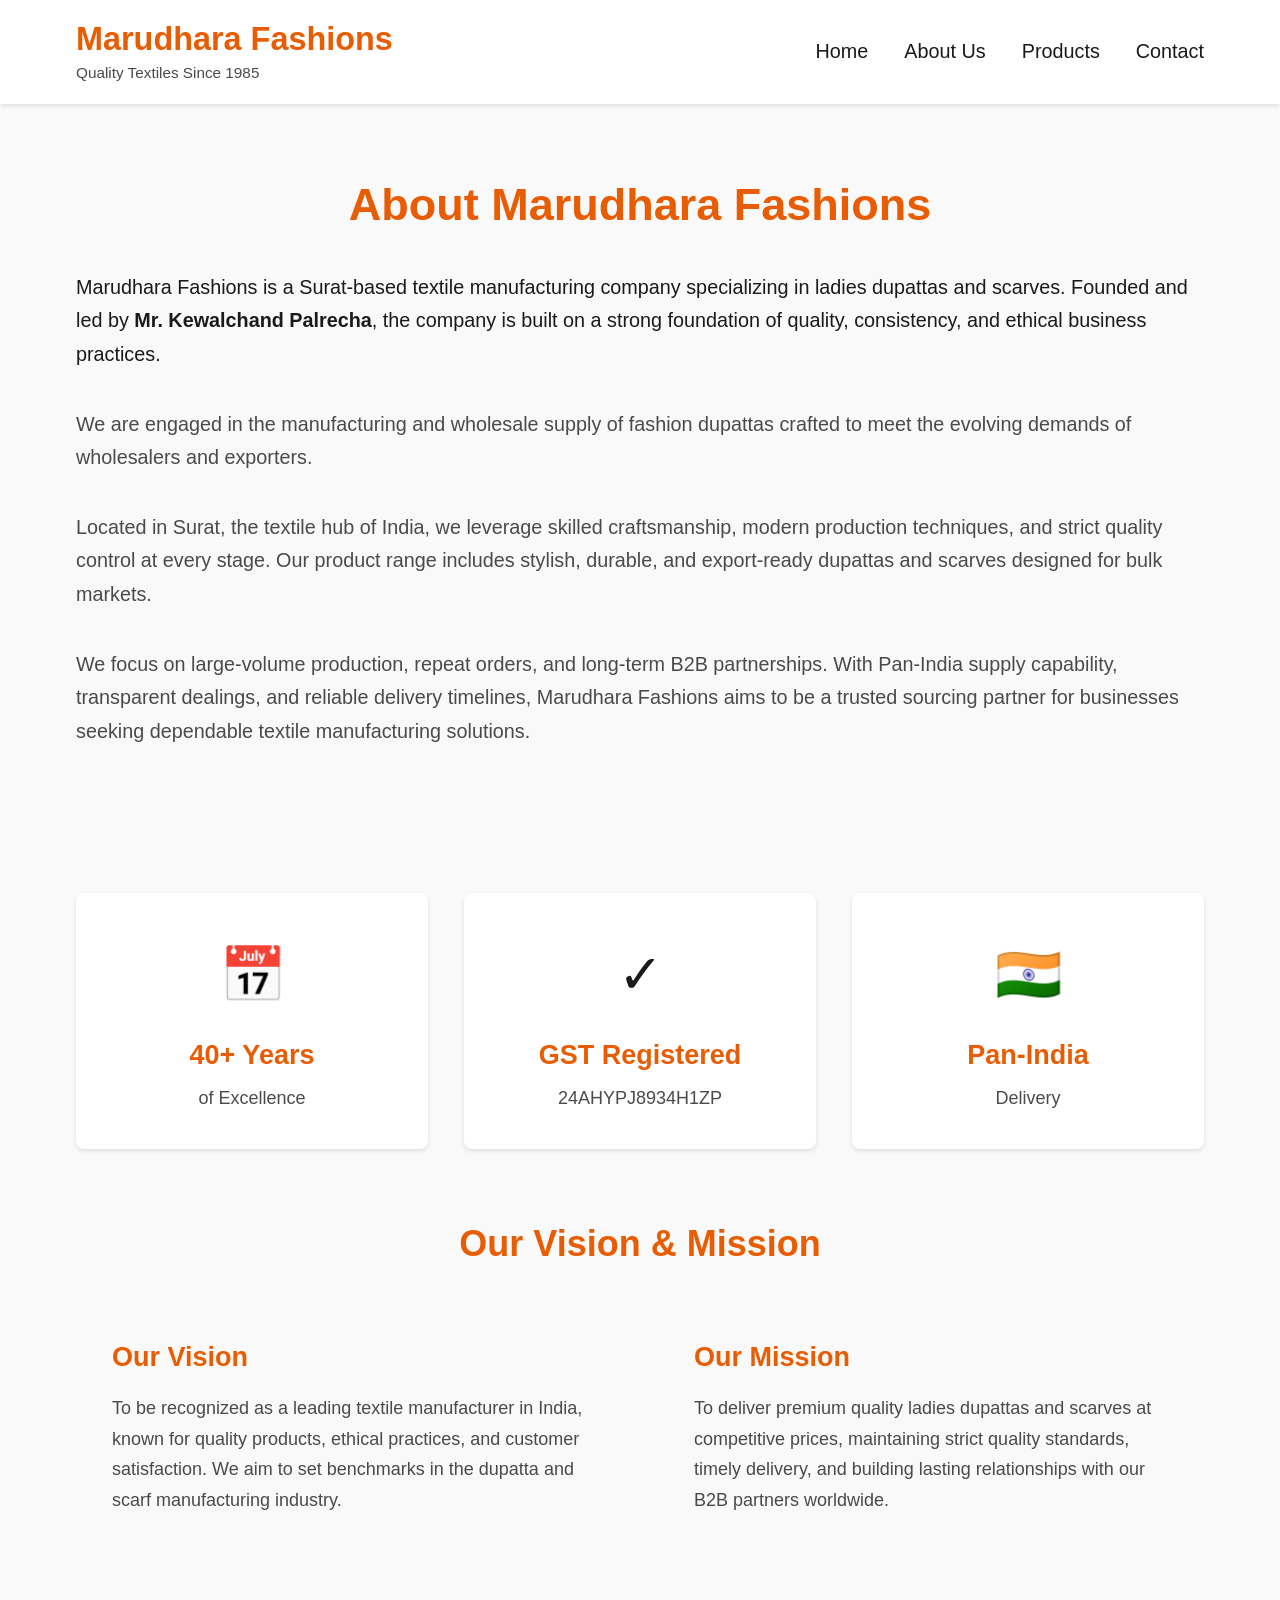
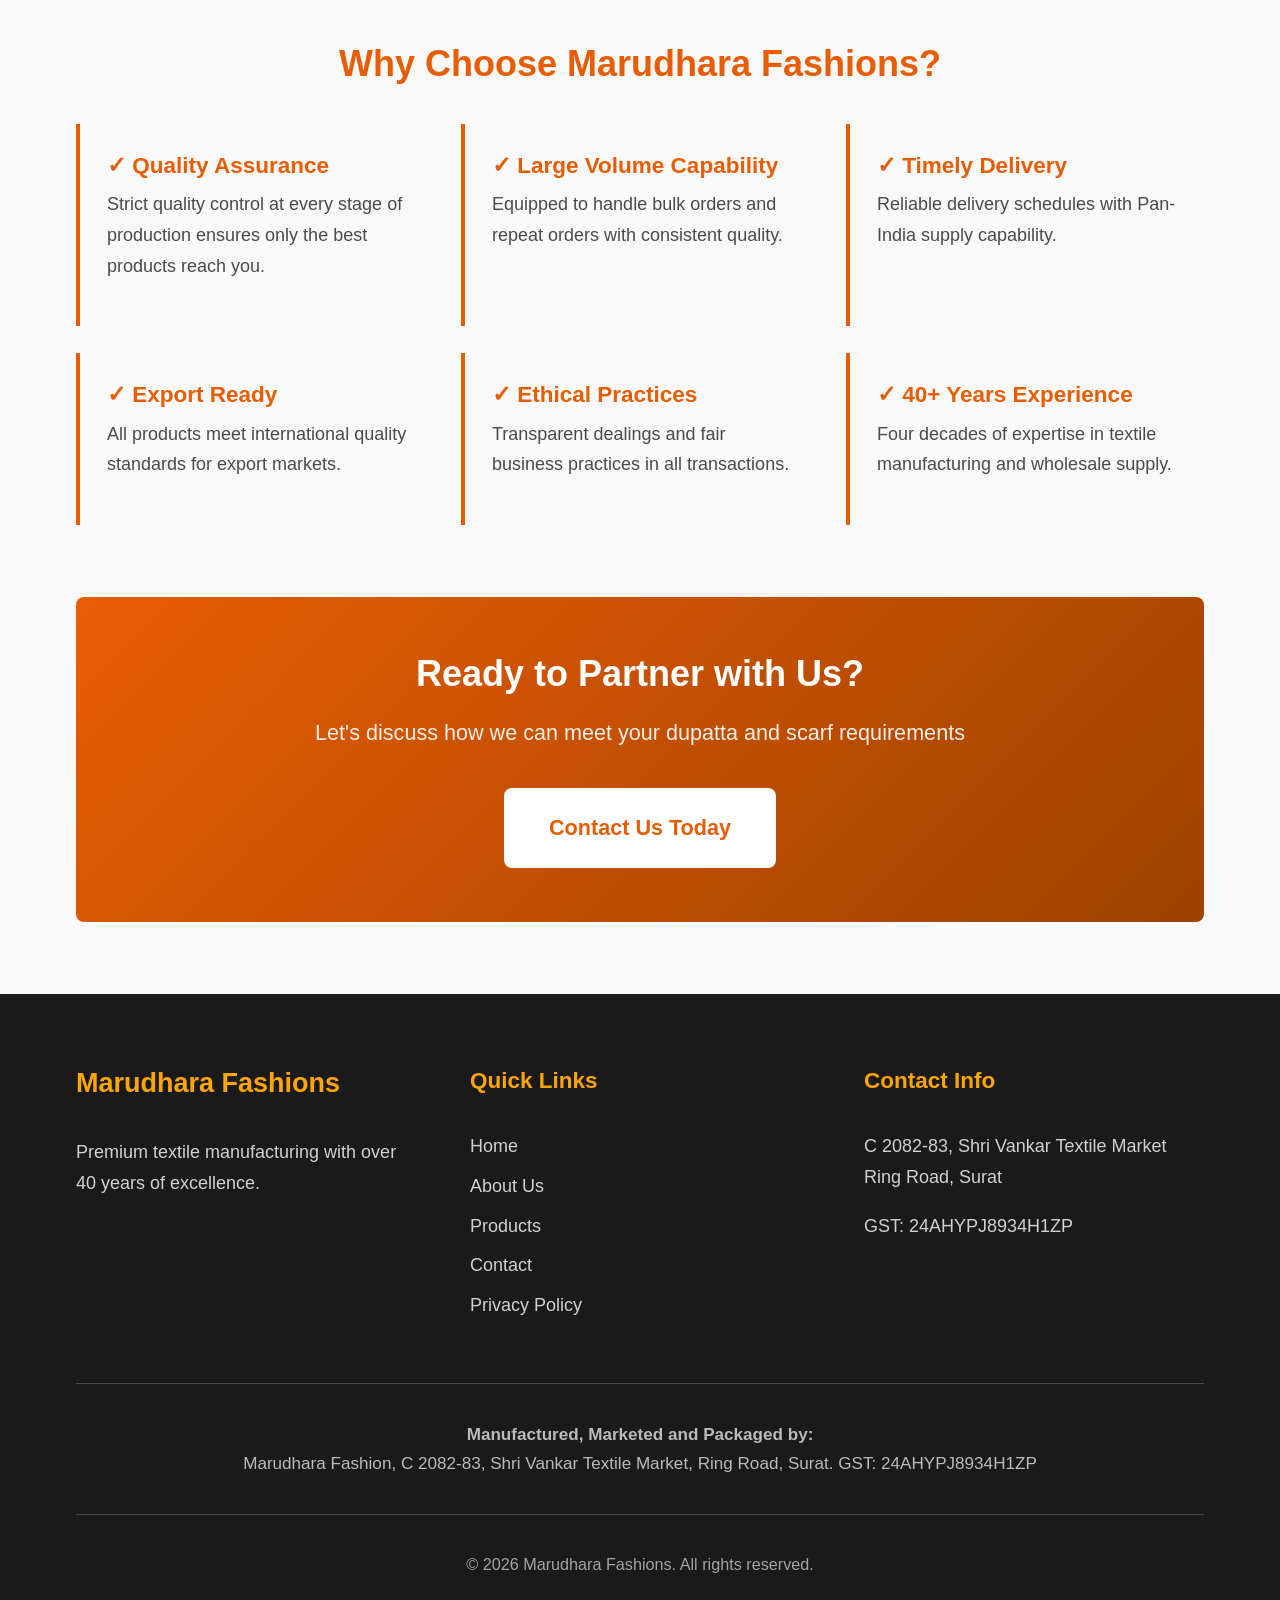
==== about.html @ 4635a36a "Update website design and structure per client requirements - Changed color scheme to orange with bl" ====
<!DOCTYPE html>
<html lang="en">
<head>
    <meta charset="UTF-8">
    <meta name="viewport" content="width=device-width, initial-scale=1.0">
    <meta name="description" content="About Marudhara Fashions - Surat-based textile manufacturer with 40+ years of excellence in ladies dupattas and scarves manufacturing.">
    <meta name="keywords" content="about marudhara fashions, textile manufacturing, Surat, dupattas, scarves, wholesale">
    <title>About Us - Marudhara Fashions</title>
    <link rel="stylesheet" href="css/style.css">
</head>
<body>
    <!-- Navigation Header -->
    <header class="header">
        <nav class="navbar">
            <div class="container">
                <div class="logo">
                    <h1>Marudhara Fashions</h1>
                    <p class="tagline">Quality Textiles Since 1985</p>
                </div>
                <ul class="nav-menu" id="navMenu">
                    <li><a href="index.html">Home</a></li>
                    <li><a href="about.html">About Us</a></li>
                    <li><a href="index.html#products">Products</a></li>
                    <li><a href="index.html#contact">Contact</a></li>
                </ul>
                <button class="mobile-menu-toggle" id="mobileMenuToggle">
                    <span></span>
                    <span></span>
                    <span></span>
                </button>
            </div>
        </nav>
    </header>

    <!-- About Section -->
    <section id="about" class="about">
        <div class="container">
            <h1 class="section-title">About Marudhara Fashions</h1>

            <div class="about-content">
                <div class="about-text">
                    <p class="lead">Marudhara Fashions is a Surat-based textile manufacturing company specializing in ladies dupattas and scarves. Founded and led by <strong>Mr. Kewalchand Palrecha</strong>, the company is built on a strong foundation of quality, consistency, and ethical business practices.</p>

                    <p>We are engaged in the manufacturing and wholesale supply of fashion dupattas crafted to meet the evolving demands of wholesalers and exporters.</p>

                    <p>Located in Surat, the textile hub of India, we leverage skilled craftsmanship, modern production techniques, and strict quality control at every stage. Our product range includes stylish, durable, and export-ready dupattas and scarves designed for bulk markets.</p>

                    <p>We focus on large-volume production, repeat orders, and long-term B2B partnerships. With Pan-India supply capability, transparent dealings, and reliable delivery timelines, Marudhara Fashions aims to be a trusted sourcing partner for businesses seeking dependable textile manufacturing solutions.</p>
                </div>

                <div class="trust-badges">
                    <div class="badge">
                        <div class="badge-icon">📅</div>
                        <h3>40+ Years</h3>
                        <p>of Excellence</p>
                    </div>
                    <div class="badge">
                        <div class="badge-icon">✓</div>
                        <h3>GST Registered</h3>
                        <p>24AHYPJ8934H1ZP</p>
                    </div>
                    <div class="badge">
                        <div class="badge-icon">🇮🇳</div>
                        <h3>Pan-India</h3>
                        <p>Delivery</p>
                    </div>
                </div>
            </div>

            <!-- Our Vision & Mission -->
            <div style="margin-top: 4rem;">
                <h2 style="text-align: center; color: var(--primary-color); margin-bottom: 2rem;">Our Vision & Mission</h2>

                <div style="display: grid; grid-template-columns: repeat(auto-fit, minmax(300px, 1fr)); gap: 2rem;">
                    <div style="background: var(--background-light); padding: 2rem; border-radius: var(--border-radius);">
                        <h3 style="color: var(--primary-color); margin-bottom: 1rem;">Our Vision</h3>
                        <p>To be recognized as a leading textile manufacturer in India, known for quality products, ethical practices, and customer satisfaction. We aim to set benchmarks in the dupatta and scarf manufacturing industry.</p>
                    </div>

                    <div style="background: var(--background-light); padding: 2rem; border-radius: var(--border-radius);">
                        <h3 style="color: var(--primary-color); margin-bottom: 1rem;">Our Mission</h3>
                        <p>To deliver premium quality ladies dupattas and scarves at competitive prices, maintaining strict quality standards, timely delivery, and building lasting relationships with our B2B partners worldwide.</p>
                    </div>
                </div>
            </div>

            <!-- Why Choose Us -->
            <div style="margin-top: 4rem;">
                <h2 style="text-align: center; color: var(--primary-color); margin-bottom: 2rem;">Why Choose Marudhara Fashions?</h2>

                <div style="display: grid; grid-template-columns: repeat(auto-fit, minmax(280px, 1fr)); gap: 1.5rem;">
                    <div style="padding: 1.5rem; border-left: 4px solid var(--primary-color);">
                        <h4 style="color: var(--primary-color); margin-bottom: 0.5rem;">✓ Quality Assurance</h4>
                        <p>Strict quality control at every stage of production ensures only the best products reach you.</p>
                    </div>

                    <div style="padding: 1.5rem; border-left: 4px solid var(--primary-color);">
                        <h4 style="color: var(--primary-color); margin-bottom: 0.5rem;">✓ Large Volume Capability</h4>
                        <p>Equipped to handle bulk orders and repeat orders with consistent quality.</p>
                    </div>

                    <div style="padding: 1.5rem; border-left: 4px solid var(--primary-color);">
                        <h4 style="color: var(--primary-color); margin-bottom: 0.5rem;">✓ Timely Delivery</h4>
                        <p>Reliable delivery schedules with Pan-India supply capability.</p>
                    </div>

                    <div style="padding: 1.5rem; border-left: 4px solid var(--primary-color);">
                        <h4 style="color: var(--primary-color); margin-bottom: 0.5rem;">✓ Export Ready</h4>
                        <p>All products meet international quality standards for export markets.</p>
                    </div>

                    <div style="padding: 1.5rem; border-left: 4px solid var(--primary-color);">
                        <h4 style="color: var(--primary-color); margin-bottom: 0.5rem;">✓ Ethical Practices</h4>
                        <p>Transparent dealings and fair business practices in all transactions.</p>
                    </div>

                    <div style="padding: 1.5rem; border-left: 4px solid var(--primary-color);">
                        <h4 style="color: var(--primary-color); margin-bottom: 0.5rem;">✓ 40+ Years Experience</h4>
                        <p>Four decades of expertise in textile manufacturing and wholesale supply.</p>
                    </div>
                </div>
            </div>

            <!-- Call to Action -->
            <div style="text-align: center; margin-top: 4rem; padding: 3rem; background: linear-gradient(135deg, var(--primary-color), var(--primary-dark)); border-radius: var(--border-radius);">
                <h2 style="color: white; margin-bottom: 1rem;">Ready to Partner with Us?</h2>
                <p style="color: rgba(255,255,255,0.9); font-size: 1.2rem; margin-bottom: 2rem;">Let's discuss how we can meet your dupatta and scarf requirements</p>
                <a href="index.html#contact" class="btn btn-whatsapp" style="background-color: white; color: var(--primary-color);">Contact Us Today</a>
            </div>
        </div>
    </section>

    <!-- Footer -->
    <footer class="footer">
        <div class="container">
            <div class="footer-content">
                <div class="footer-section">
                    <h3>Marudhara Fashions</h3>
                    <p>Premium textile manufacturing with over 40 years of excellence.</p>
                </div>

                <div class="footer-section">
                    <h4>Quick Links</h4>
                    <ul>
                        <li><a href="index.html">Home</a></li>
                        <li><a href="about.html">About Us</a></li>
                        <li><a href="index.html#products">Products</a></li>
                        <li><a href="index.html#contact">Contact</a></li>
                        <li><a href="privacy-policy.html">Privacy Policy</a></li>
                    </ul>
                </div>

                <div class="footer-section">
                    <h4>Contact Info</h4>
                    <p>C 2082-83, Shri Vankar Textile Market<br>Ring Road, Surat</p>
                    <p>GST: 24AHYPJ8934H1ZP</p>
                </div>
            </div>

            <div class="footer-legal">
                <p><strong>Manufactured, Marketed and Packaged by:</strong><br>
                Marudhara Fashion, C 2082-83, Shri Vankar Textile Market, Ring Road, Surat. GST: 24AHYPJ8934H1ZP</p>
            </div>

            <div class="footer-bottom">
                <p>&copy; 2026 Marudhara Fashions. All rights reserved.</p>
            </div>
        </div>
    </footer>

    <script src="js/main.js"></script>
</body>
</html>
---- css/style.css ----
/* =============================================
   VARIABLES & RESET
   ============================================= */
:root {
    /* Colors - Orange with black tint theme */
    --primary-color: #E85D04;        /* Burnt Orange */
    --primary-dark: #9D4200;         /* Dark Orange with black tint */
    --secondary-color: #FFA500;      /* Bright Orange accent */
    --accent-color: #25D366;         /* WhatsApp green */
    --text-dark: #1a1a1a;
    --text-light: #4a4a4a;
    --background-light: #f9f9f9;
    --background-white: #ffffff;
    --border-color: #e0e0e0;
    --success-color: #28a745;

    /* Typography */
    --font-primary: 'Segoe UI', Tahoma, Geneva, Verdana, sans-serif;
    --font-size-base: 18px;          /* Larger base for readability */
    --line-height-base: 1.7;

    /* Spacing */
    --spacing-xs: 0.5rem;
    --spacing-sm: 1rem;
    --spacing-md: 2rem;
    --spacing-lg: 3rem;
    --spacing-xl: 4rem;

    /* Container */
    --container-max-width: 1200px;

    /* Border radius */
    --border-radius: 8px;

    /* Shadows */
    --shadow-sm: 0 2px 4px rgba(0,0,0,0.1);
    --shadow-md: 0 4px 6px rgba(0,0,0,0.1);
    --shadow-lg: 0 10px 20px rgba(0,0,0,0.15);
}

* {
    margin: 0;
    padding: 0;
    box-sizing: border-box;
}

html {
    scroll-behavior: smooth;
    font-size: var(--font-size-base);
}

body {
    font-family: var(--font-primary);
    line-height: var(--line-height-base);
    color: var(--text-dark);
    background-color: var(--background-white);
}

img {
    max-width: 100%;
    height: auto;
    display: block;
}

a {
    color: var(--primary-color);
    text-decoration: none;
    transition: color 0.3s ease;
}

a:hover {
    color: var(--primary-dark);
}

/* =============================================
   TYPOGRAPHY
   ============================================= */
h1, h2, h3, h4, h5, h6 {
    line-height: 1.3;
    margin-bottom: var(--spacing-sm);
    font-weight: 600;
    color: var(--text-dark);
}

h1 { font-size: 2.5rem; }
h2 { font-size: 2rem; }
h3 { font-size: 1.5rem; }
h4 { font-size: 1.25rem; }
h5 { font-size: 1.1rem; }
h6 { font-size: 1rem; }

p {
    margin-bottom: var(--spacing-sm);
    font-size: 1rem;
    color: var(--text-light);
}

.lead {
    font-size: 1.2rem;
    font-weight: 500;
    color: var(--text-dark);
}

/* =============================================
   LAYOUT
   ============================================= */
.container {
    max-width: var(--container-max-width);
    margin: 0 auto;
    padding: 0 var(--spacing-md);
}

section {
    padding: var(--spacing-xl) 0;
}

/* =============================================
   BUTTONS
   ============================================= */
.btn {
    display: inline-flex;
    align-items: center;
    gap: 0.5rem;
    padding: 1rem 2rem;
    font-size: 1.1rem;
    font-weight: 600;
    border: none;
    border-radius: var(--border-radius);
    cursor: pointer;
    transition: all 0.3s ease;
    text-align: center;
    text-decoration: none;
}

.btn-primary {
    background-color: var(--primary-color);
    color: white;
}

.btn-primary:hover {
    background-color: var(--primary-dark);
    transform: translateY(-2px);
    box-shadow: var(--shadow-md);
    color: white;
}

.btn-secondary {
    background-color: transparent;
    color: var(--primary-color);
    border: 2px solid var(--primary-color);
}

.btn-secondary:hover {
    background-color: var(--primary-color);
    color: white;
}

.btn-whatsapp {
    background-color: var(--accent-color);
    color: white;
    font-size: 1.2rem;
    padding: 1.2rem 2.5rem;
}

.btn-whatsapp:hover {
    background-color: #128C7E;
    color: white;
}

.whatsapp-icon {
    width: 24px;
    height: 24px;
}

/* =============================================
   HEADER & NAVIGATION
   ============================================= */
.header {
    background-color: var(--background-white);
    box-shadow: var(--shadow-sm);
    position: sticky;
    top: 0;
    z-index: 1000;
}

.navbar {
    padding: 1rem 0;
}

.navbar .container {
    display: flex;
    justify-content: space-between;
    align-items: center;
}

.logo h1 {
    color: var(--primary-color);
    margin: 0;
    font-size: 1.8rem;
}

.tagline {
    font-size: 0.85rem;
    color: var(--text-light);
    margin: 0;
}

.nav-menu {
    display: flex;
    list-style: none;
    gap: 2rem;
}

.nav-menu a {
    font-size: 1.1rem;
    font-weight: 500;
    color: var(--text-dark);
    padding: 0.5rem 0;
    position: relative;
}

.nav-menu a::after {
    content: '';
    position: absolute;
    bottom: 0;
    left: 0;
    width: 0;
    height: 2px;
    background-color: var(--primary-color);
    transition: width 0.3s ease;
}

.nav-menu a:hover::after {
    width: 100%;
}

.mobile-menu-toggle {
    display: none;
    flex-direction: column;
    gap: 5px;
    background: none;
    border: none;
    cursor: pointer;
}

.mobile-menu-toggle span {
    width: 25px;
    height: 3px;
    background-color: var(--primary-color);
    border-radius: 3px;
    transition: all 0.3s ease;
}

/* =============================================
   HERO SECTION
   ============================================= */
.hero {
    background: linear-gradient(135deg, var(--primary-color) 0%, var(--primary-dark) 100%);
    color: white;
    padding: var(--spacing-xl) 0;
    min-height: 500px;
    display: flex;
    align-items: center;
}

.hero-content {
    text-align: center;
    max-width: 900px;
    margin: 0 auto;
}

.hero-title {
    font-size: 3rem;
    color: white;
    margin-bottom: var(--spacing-md);
    line-height: 1.2;
}

.hero-subtitle {
    font-size: 1.3rem;
    margin-bottom: var(--spacing-lg);
    color: rgba(255, 255, 255, 0.95);
}

.hero-cta {
    display: flex;
    gap: var(--spacing-md);
    justify-content: center;
    flex-wrap: wrap;
}

/* =============================================
   SECTIONS
   ============================================= */
.section-title {
    text-align: center;
    font-size: 2.5rem;
    color: var(--primary-color);
    margin-bottom: var(--spacing-md);
}

.section-subtitle {
    text-align: center;
    font-size: 1.2rem;
    color: var(--text-light);
    margin-bottom: var(--spacing-lg);
}

/* =============================================
   ABOUT SECTION
   ============================================= */
.about {
    background-color: var(--background-light);
}

.about-content {
    display: grid;
    gap: var(--spacing-lg);
}

.about-text p {
    margin-bottom: var(--spacing-md);
    font-size: 1.1rem;
}

.trust-badges {
    display: grid;
    grid-template-columns: repeat(auto-fit, minmax(200px, 1fr));
    gap: var(--spacing-md);
    margin-top: var(--spacing-lg);
}

.badge {
    background-color: white;
    padding: var(--spacing-md);
    border-radius: var(--border-radius);
    text-align: center;
    box-shadow: var(--shadow-sm);
    transition: transform 0.3s ease, box-shadow 0.3s ease;
}

.badge:hover {
    transform: translateY(-5px);
    box-shadow: var(--shadow-md);
}

.badge-icon {
    font-size: 3rem;
    margin-bottom: var(--spacing-sm);
}

.badge h3 {
    color: var(--primary-color);
    margin-bottom: 0.5rem;
}

.badge p {
    margin: 0;
    font-size: 1rem;
}

/* =============================================
   PRODUCT RANGE SECTION
   ============================================= */
.product-range {
    background-color: var(--background-white);
}

.product-types {
    display: grid;
    grid-template-columns: repeat(auto-fit, minmax(250px, 1fr));
    gap: var(--spacing-md);
    margin-bottom: var(--spacing-lg);
}

.product-type-card {
    background: linear-gradient(135deg, var(--primary-color), var(--primary-dark));
    color: white;
    padding: var(--spacing-md);
    border-radius: var(--border-radius);
    text-align: center;
    transition: transform 0.3s ease, box-shadow 0.3s ease;
}

.product-type-card:hover {
    transform: translateY(-5px);
    box-shadow: var(--shadow-lg);
}

.product-type-card h3 {
    color: white;
    margin-bottom: var(--spacing-sm);
}

.product-type-card p {
    color: rgba(255, 255, 255, 0.9);
    margin: 0;
}

.features {
    display: flex;
    justify-content: center;
    gap: var(--spacing-lg);
    flex-wrap: wrap;
    margin-top: var(--spacing-lg);
}

.feature {
    font-size: 1.2rem;
    font-weight: 600;
    color: var(--success-color);
    padding: 0.75rem 1.5rem;
    background-color: var(--background-light);
    border-radius: var(--border-radius);
}

/* =============================================
   PRODUCTS GALLERY SECTION
   ============================================= */
.products-gallery {
    background-color: var(--background-light);
}

.products-grid {
    display: grid;
    grid-template-columns: repeat(auto-fill, minmax(280px, 1fr));
    gap: var(--spacing-md);
}

.product-card {
    background-color: white;
    border-radius: var(--border-radius);
    overflow: hidden;
    box-shadow: var(--shadow-sm);
    transition: transform 0.3s ease, box-shadow 0.3s ease;
}

.product-card:hover {
    transform: translateY(-5px);
    box-shadow: var(--shadow-lg);
}

.product-image {
    width: 100%;
    height: 300px;
    object-fit: cover;
}

.product-info {
    padding: var(--spacing-md);
}

.product-name {
    font-size: 1.2rem;
    font-weight: 600;
    color: var(--text-dark);
    margin-bottom: 0.5rem;
}

.product-category {
    display: inline-block;
    background-color: var(--primary-color);
    color: white;
    padding: 0.25rem 0.75rem;
    border-radius: 20px;
    font-size: 0.85rem;
    font-weight: 500;
}

.no-products-message {
    grid-column: 1 / -1;
    text-align: center;
    padding: var(--spacing-xl);
    background-color: white;
    border-radius: var(--border-radius);
}

.no-products-message p {
    font-size: 1.1rem;
    color: var(--text-light);
}

.no-products-message code {
    background-color: var(--background-light);
    padding: 0.25rem 0.5rem;
    border-radius: 4px;
    font-family: monospace;
}

/* =============================================
   CONTACT SECTION
   ============================================= */
.contact {
    background-color: var(--background-white);
}

.contact-content {
    display: grid;
    grid-template-columns: 1fr 1fr;
    gap: var(--spacing-xl);
}

.contact-info h3,
.contact-form-wrapper h3 {
    font-size: 1.8rem;
    color: var(--primary-color);
    margin-bottom: var(--spacing-md);
}

.contact-item {
    margin-bottom: var(--spacing-md);
}

.contact-item h4 {
    font-size: 1.2rem;
    color: var(--text-dark);
    margin-bottom: var(--spacing-xs);
}

.contact-item p {
    font-size: 1.1rem;
    margin: 0;
}

.contact-item a {
    font-weight: 500;
    font-size: 1.1rem;
}

.whatsapp-cta {
    margin-top: var(--spacing-lg);
}

/* Contact Form */
.contact-form {
    background-color: var(--background-light);
    padding: var(--spacing-lg);
    border-radius: var(--border-radius);
}

.form-group {
    margin-bottom: var(--spacing-md);
}

.form-group label {
    display: block;
    font-weight: 600;
    margin-bottom: var(--spacing-xs);
    color: var(--text-dark);
    font-size: 1rem;
}

.form-group input,
.form-group textarea {
    width: 100%;
    padding: 0.9rem;
    font-size: 1rem;
    border: 2px solid var(--border-color);
    border-radius: var(--border-radius);
    font-family: var(--font-primary);
    transition: border-color 0.3s ease;
}

.form-group input:focus,
.form-group textarea:focus {
    outline: none;
    border-color: var(--primary-color);
}

.form-note {
    font-size: 0.9rem;
    color: var(--text-light);
    margin-top: var(--spacing-md);
    text-align: center;
}

.form-note a {
    color: var(--primary-color);
    text-decoration: underline;
}

/* =============================================
   FOOTER
   ============================================= */
.footer {
    background-color: var(--text-dark);
    color: white;
    padding: var(--spacing-xl) 0 var(--spacing-md);
}

.footer-content {
    display: grid;
    grid-template-columns: repeat(auto-fit, minmax(250px, 1fr));
    gap: var(--spacing-lg);
    margin-bottom: var(--spacing-lg);
}

.footer-section h3,
.footer-section h4 {
    color: var(--secondary-color);
    margin-bottom: var(--spacing-md);
}

.footer-section p {
    color: rgba(255, 255, 255, 0.8);
}

.footer-section ul {
    list-style: none;
}

.footer-section ul li {
    margin-bottom: var(--spacing-xs);
}

.footer-section ul li a {
    color: rgba(255, 255, 255, 0.8);
    transition: color 0.3s ease;
}

.footer-section ul li a:hover {
    color: var(--secondary-color);
}

.footer-legal {
    border-top: 1px solid rgba(255, 255, 255, 0.2);
    padding-top: var(--spacing-md);
    margin-bottom: var(--spacing-md);
}

.footer-legal p {
    font-size: 0.95rem;
    color: rgba(255, 255, 255, 0.7);
    text-align: center;
}

.footer-bottom {
    text-align: center;
    padding-top: var(--spacing-md);
    border-top: 1px solid rgba(255, 255, 255, 0.2);
}

.footer-bottom p {
    color: rgba(255, 255, 255, 0.6);
    font-size: 0.9rem;
}

/* =============================================
   RESPONSIVE DESIGN
   ============================================= */
@media (max-width: 968px) {
    .contact-content {
        grid-template-columns: 1fr;
    }
}

@media (max-width: 768px) {
    :root {
        --font-size-base: 16px;
    }

    .nav-menu {
        position: fixed;
        left: -100%;
        top: 80px;
        flex-direction: column;
        background-color: var(--background-white);
        width: 100%;
        text-align: center;
        transition: left 0.3s ease;
        box-shadow: var(--shadow-md);
        padding: var(--spacing-md) 0;
        gap: 0;
    }

    .nav-menu.active {
        left: 0;
    }

    .nav-menu li {
        padding: var(--spacing-sm) 0;
    }

    .mobile-menu-toggle {
        display: flex;
    }

    .mobile-menu-toggle.active span:nth-child(1) {
        transform: rotate(45deg) translate(8px, 8px);
    }

    .mobile-menu-toggle.active span:nth-child(2) {
        opacity: 0;
    }

    .mobile-menu-toggle.active span:nth-child(3) {
        transform: rotate(-45deg) translate(7px, -7px);
    }

    .hero-title {
        font-size: 2rem;
    }

    .hero-subtitle {
        font-size: 1.1rem;
    }

    .hero-cta {
        flex-direction: column;
        align-items: center;
    }

    .section-title {
        font-size: 2rem;
    }

    h1 { font-size: 2rem; }
    h2 { font-size: 1.75rem; }
    h3 { font-size: 1.4rem; }

    .product-types {
        grid-template-columns: 1fr;
    }

    .features {
        flex-direction: column;
        gap: var(--spacing-sm);
    }
}

@media (max-width: 480px) {
    .container {
        padding: 0 var(--spacing-sm);
    }

    section {
        padding: var(--spacing-md) 0;
    }

    .hero {
        padding: var(--spacing-lg) 0;
        min-height: 400px;
    }

    .hero-title {
        font-size: 1.75rem;
    }

    .btn {
        padding: 0.9rem 1.5rem;
        font-size: 1rem;
    }

    .products-grid {
        grid-template-columns: 1fr;
    }
}

/* =============================================
   ACCESSIBILITY
   ============================================= */
.sr-only {
    position: absolute;
    width: 1px;
    height: 1px;
    padding: 0;
    margin: -1px;
    overflow: hidden;
    clip: rect(0, 0, 0, 0);
    white-space: nowrap;
    border-width: 0;
}

/* Focus styles for keyboard navigation */
a:focus,
button:focus,
input:focus,
textarea:focus {
    outline: 3px solid var(--secondary-color);
    outline-offset: 2px;
}

/* High contrast mode support */
@media (prefers-contrast: high) {
    :root {
        --primary-color: #000000;
        --text-dark: #000000;
        --border-color: #000000;
    }
}
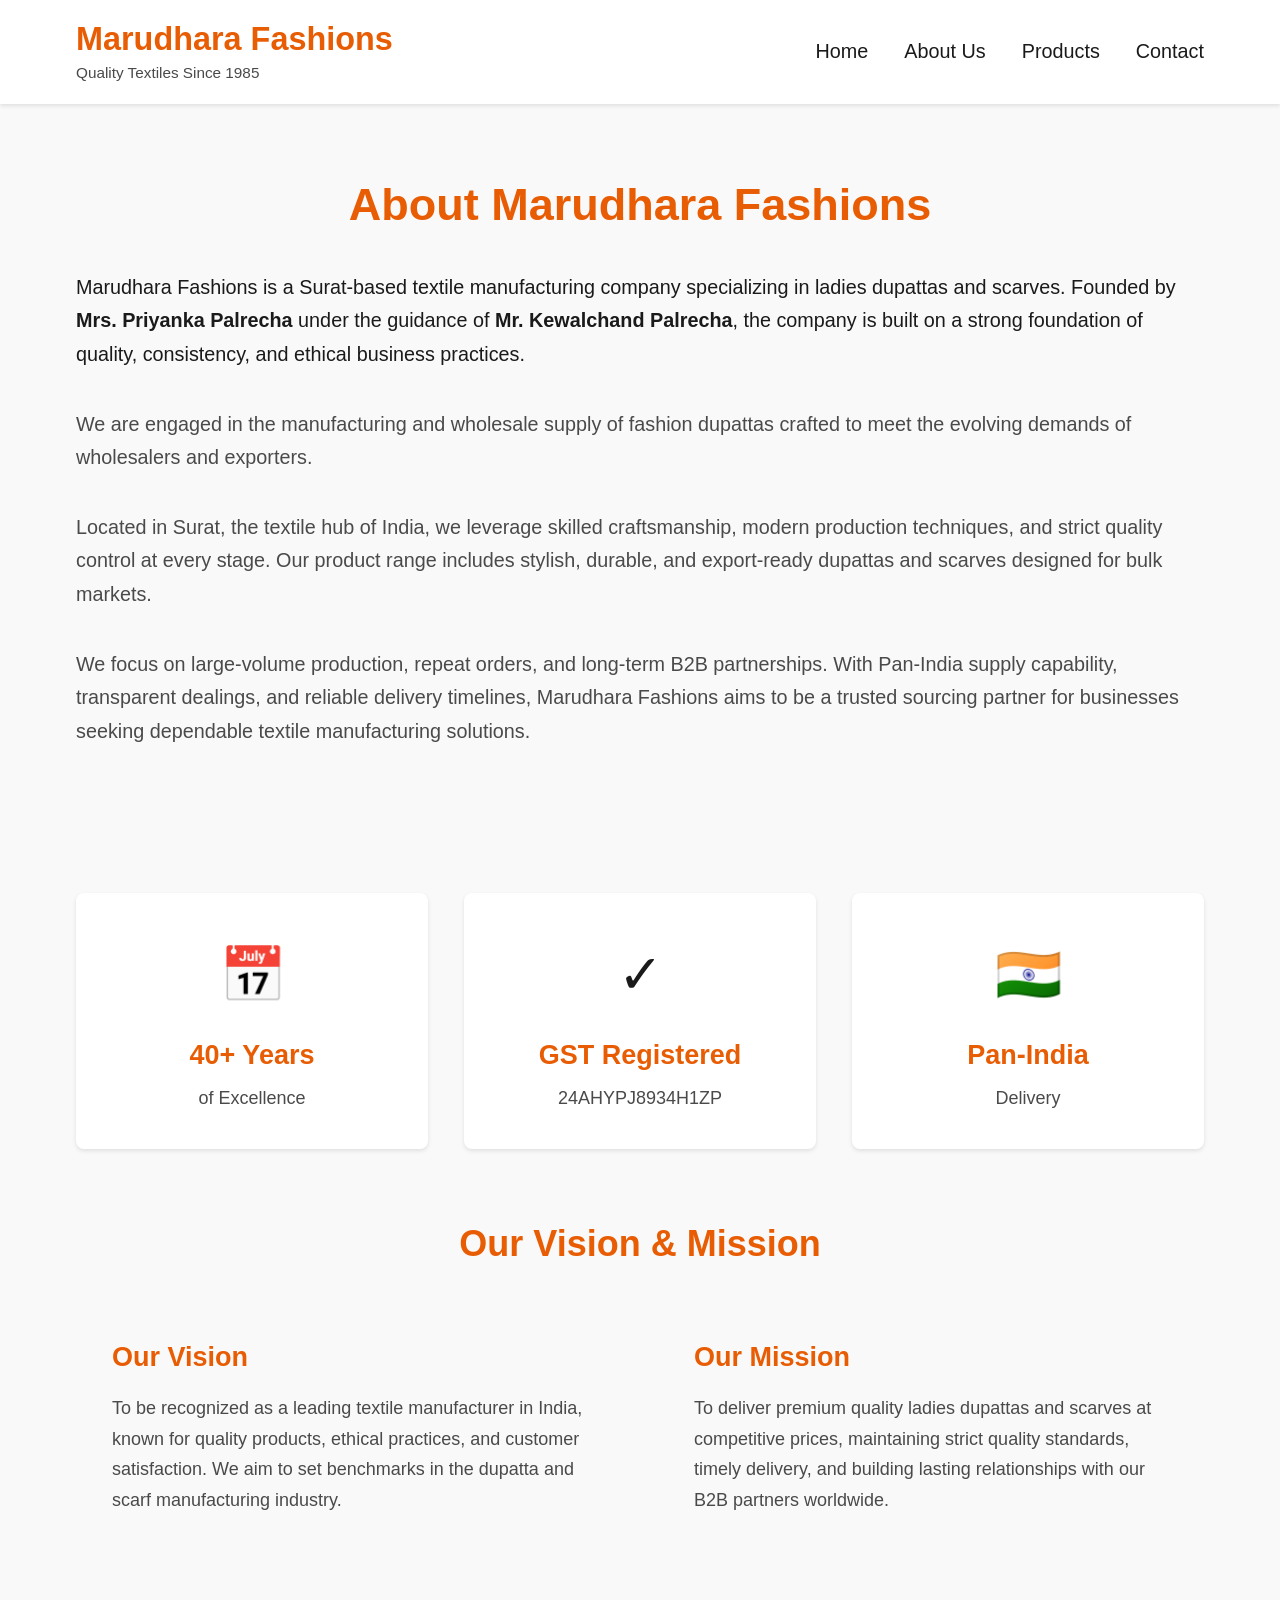
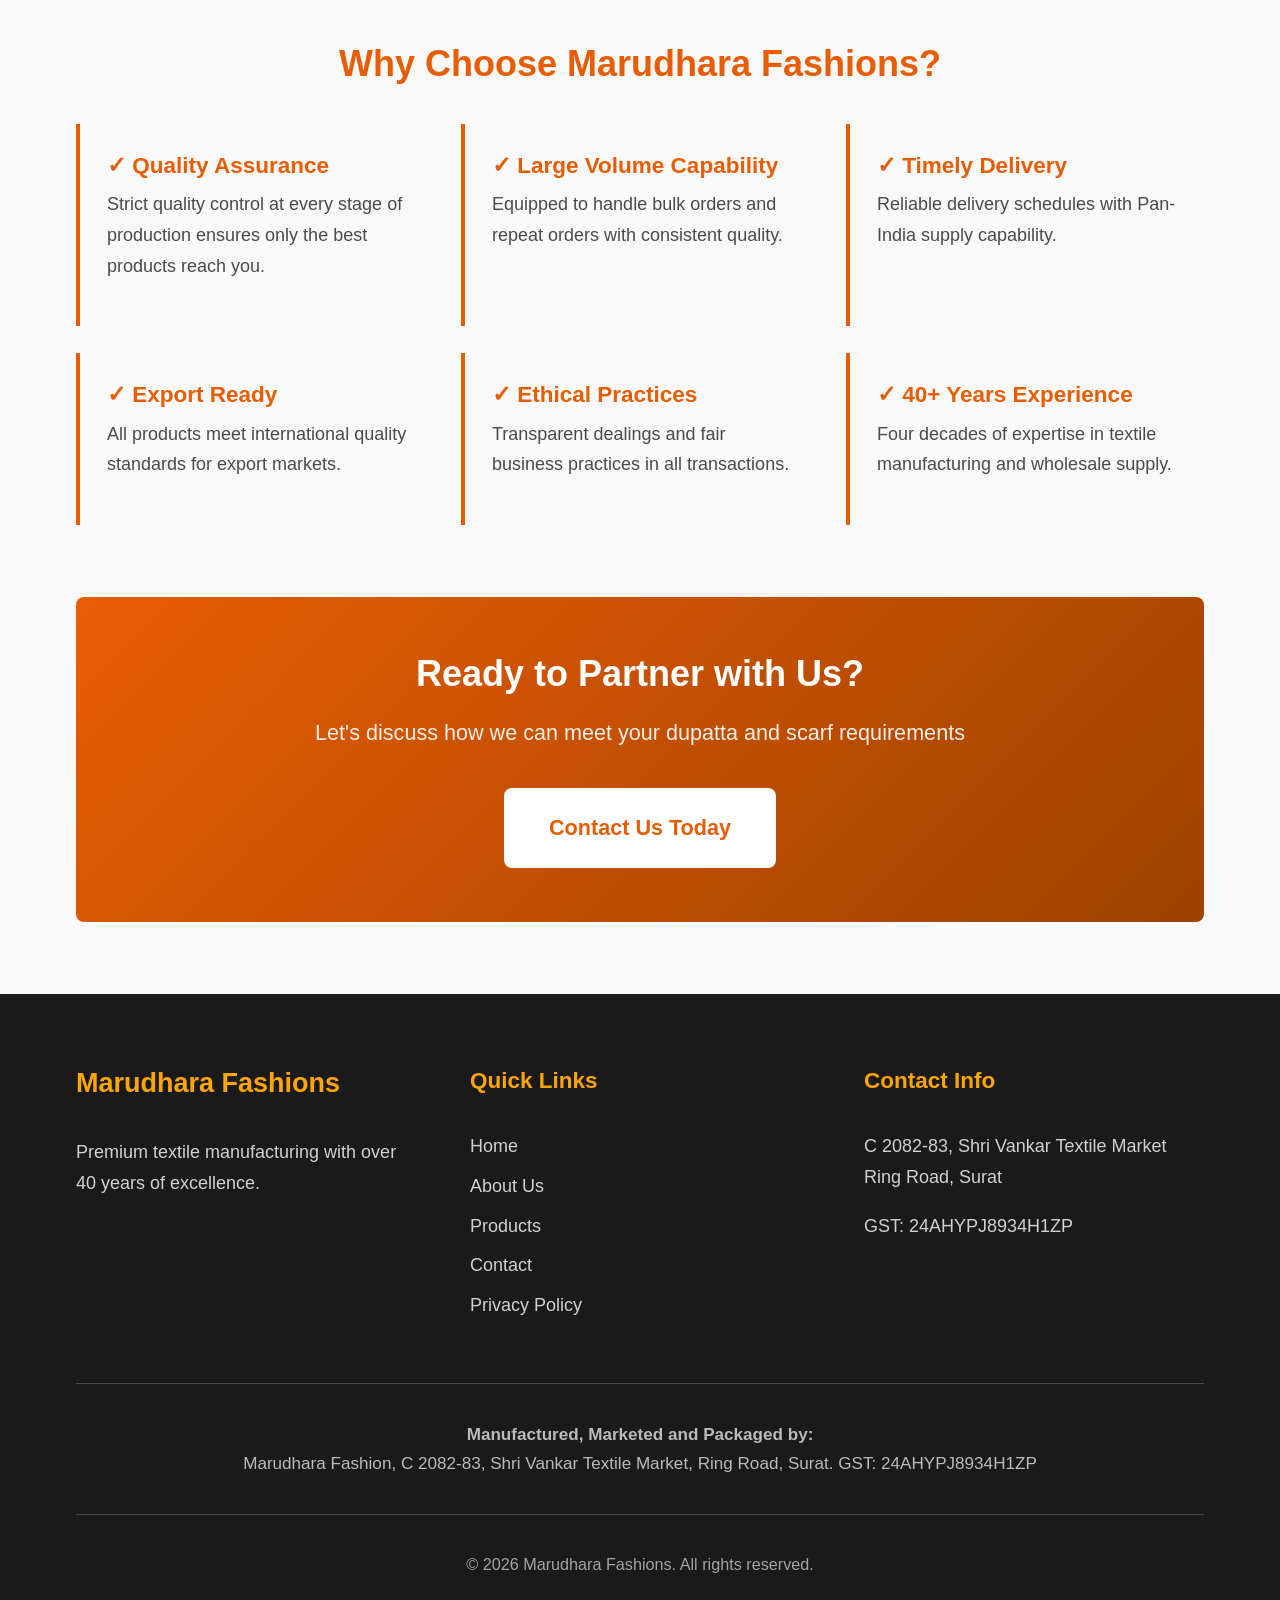
==== commit 0c32f154: "feat: udpate contact details" ====
--- a/about.html
+++ b/about.html
@@ -39,7 +39,7 @@
 
             <div class="about-content">
                 <div class="about-text">
-                    <p class="lead">Marudhara Fashions is a Surat-based textile manufacturing company specializing in ladies dupattas and scarves. Founded and led by <strong>Mr. Kewalchand Palrecha</strong>, the company is built on a strong foundation of quality, consistency, and ethical business practices.</p>
+                    <p class="lead">Marudhara Fashions is a Surat-based textile manufacturing company specializing in ladies dupattas and scarves. Founded by <strong>Mrs. Priyanka Palrecha</strong> under the guidance of <strong>Mr. Kewalchand Palrecha</strong>, the company is built on a strong foundation of quality, consistency, and ethical business practices.</p>
 
                     <p>We are engaged in the manufacturing and wholesale supply of fashion dupattas crafted to meet the evolving demands of wholesalers and exporters.</p>
 
